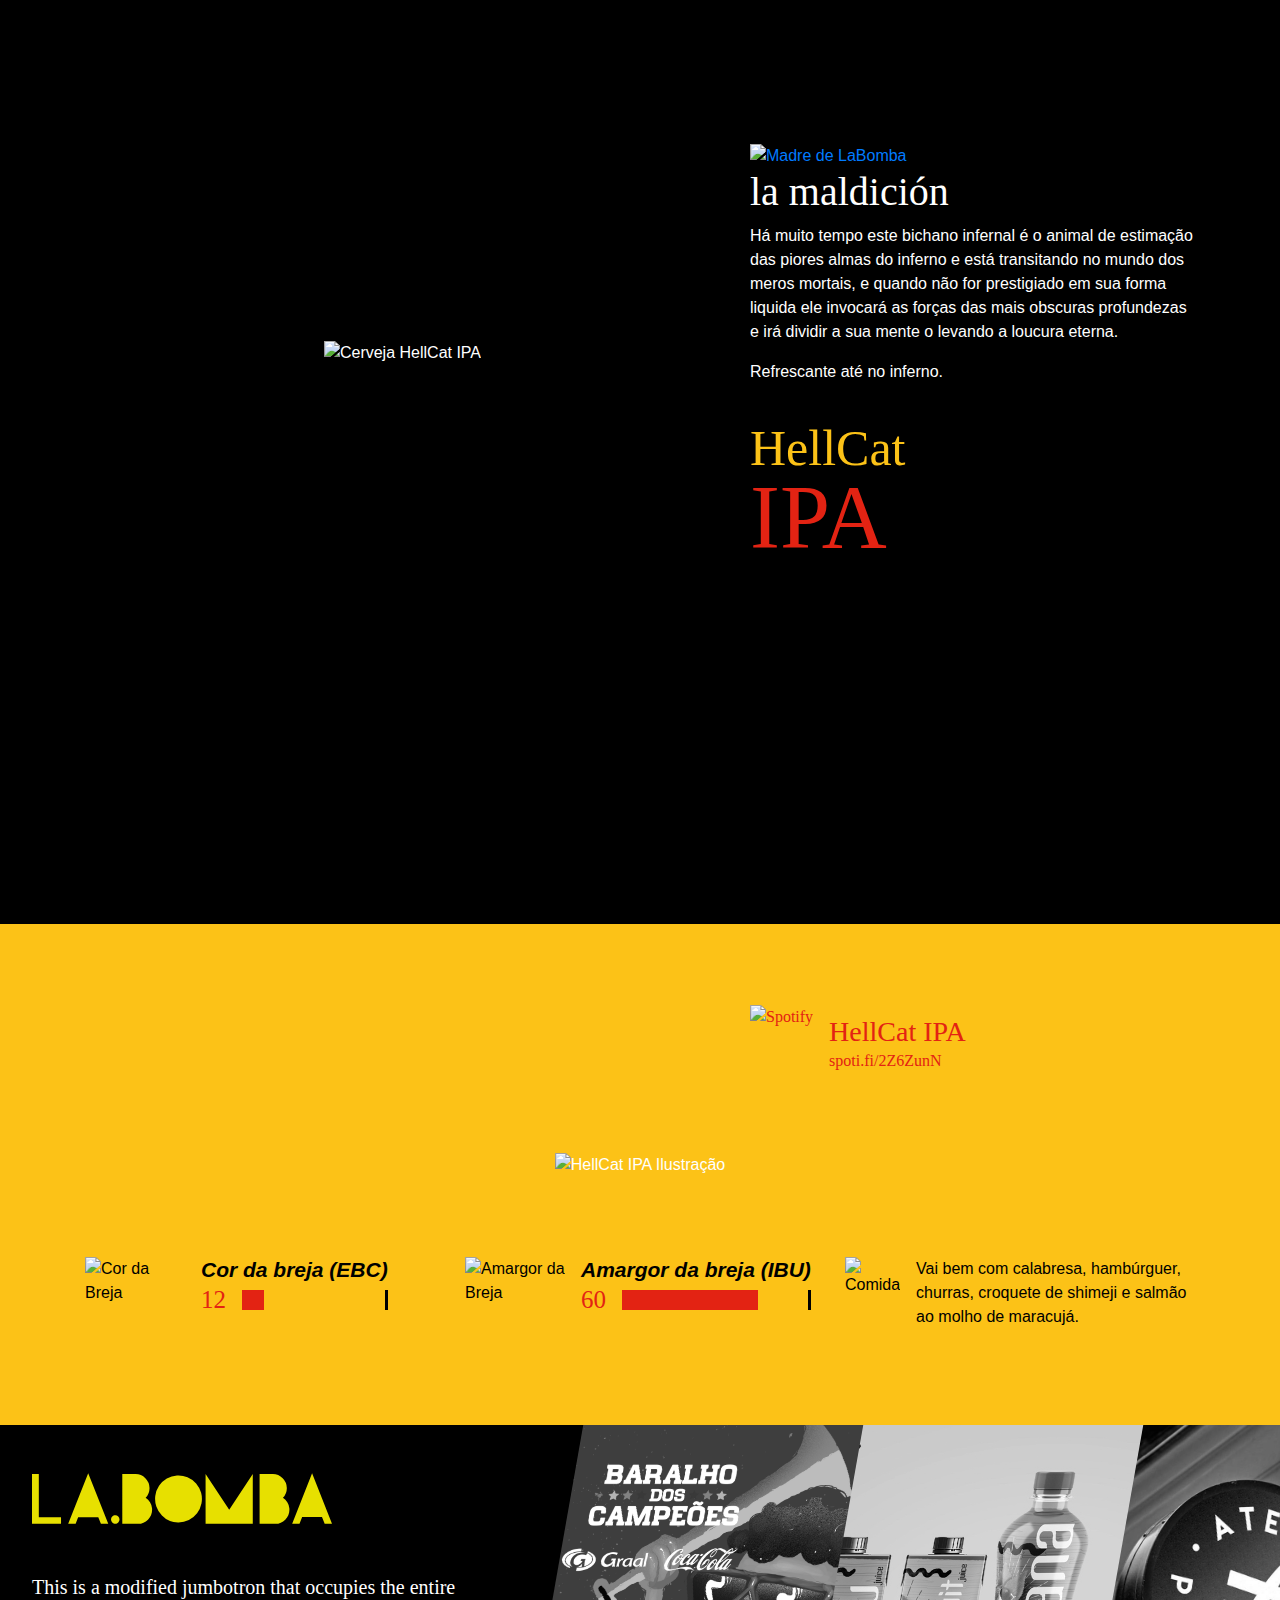
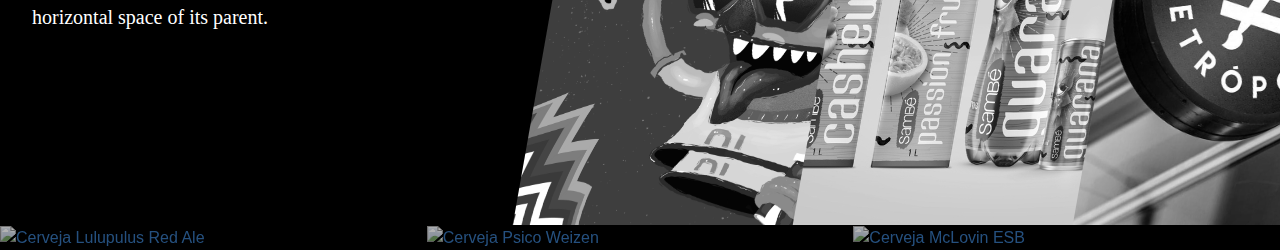
==== cervejas/hellcat.html @ f40a6b36 "Version 0.2.6" ====
<!DOCTYPE html>
<html lang="pt-br">
  <head>
    <meta charset="UTF-8" />
    <meta name="viewport" content="width=device-width, initial-scale=1.0" />
    <meta http-equiv="X-UA-Compatible" content="ie=edge" />

    <!-- Favicon -->
    <link
      rel="apple-touch-icon"
      sizes="180x180"
      href="../assets/fav/apple-touch-icon.png"
    />
    <link
      rel="icon"
      type="image/png"
      sizes="32x32"
      href="../assets/fav/favicon-32x32.png"
    />
    <link
      rel="icon"
      type="image/png"
      sizes="16x16"
      href="../assets/fav/favicon-16x16.png"
    />
    <link rel="manifest" href="../assets/fav/site.webmanifest" />
    <link
      rel="mask-icon"
      href="../assets/fav/safari-pinned-tab.svg"
      color="#5bbad5"
    />
    <meta name="theme-color" content="#000" />

    <!-- SEO Tags -->
    <meta
      name="description"
      content="Ação de Branding realizada pelo Estúdio LaBomba de Design especializados em Branding, Ilustração e Desenvolvimento de Embalagens."
    />
    <meta
      name="keywords"
      content="Cerveja, La Maldicion, Madre, La Bomba, Breja, Estúdio LaBomba"
    />

    <title>HellCat IPA - La Maldición</title>

    <!-- Styles -->
    <link rel="stylesheet" href="../assets/css/maldicion.min.css" />
  </head>
  <body>
    <!-- Introdução -->
    <main class="page-cerveja">
      <div class="container">
        <div class="row align-items-center">
          <div class="col-12 col-md-7 text-center">
            <img
              src="../assets/img/cervejas/hellcat-ipa-la-maldicion.png"
              alt="Cerveja HellCat IPA"
              height="1000"
            />
          </div>
          <div class="col-md-5 col-12" id="hellcat">
            <a href="/" class="madre madre-hellcat">
              <img
                src="../assets/img/madre_de_labomba.svg"
                alt="Madre de LaBomba"
                class="img-fluid "
                width="220"
              />
            </a>
            <h1>la maldición</h1>
            <p>
              Há muito tempo este bichano infernal é o animal de estimação das
              piores almas do inferno e está transitando no mundo dos meros
              mortais, e quando não for prestigiado em sua forma liquida ele
              invocará as forças das mais obscuras profundezas e irá dividir a
              sua mente o levando a loucura eterna.
            </p>
            <p>Refrescante até no inferno.</p>
            <h2>
              <span>HellCat</span><br />
              IPA
            </h2>
          </div>
        </div>
      </div>
    </main>

    <!-- Informações e Ilustração da Cerveja HellCat IPA -->
    <section class="apresentacao">
      <div class="apresentacao-hellcat">
        <div id="infos">
          <div class="container">
            <div class="row">
              <div class="col-md-5 col-12 offset-md-7">
                <!-- Playlist Spotify -->
                <div class="spotify">
                  <a href="http://spoti.fi/2Z6ZunN" target="blank">
                    <img
                      src="../assets/img/cervejas/details/spotify.svg"
                      alt="Spotify"
                      class="img-fluid"
                      width="80"
                    />
                  </a>
                  <div class="info text-left">
                    <h3>HellCat IPA</h3>
                    <a href="http://spoti.fi/2Z6ZunN" target="blank"
                      >spoti.fi/2Z6ZunN</a
                    >
                  </div>
                </div>
              </div>
            </div>
            <div class="row" id="informacoes">
              <div class="col-12 text-center">
                <img
                  src="../assets/img/cervejas/hellcat-ipa-ilustracao.png"
                  alt="HellCat IPA Ilustração"
                  class="img-fluid"
                  width="900"
                />
              </div>
            </div>
            <div class="row">
              <div class="col-md-4 cerveja-detail">
                <div class="icon">
                  <img
                    src="../assets/img/cervejas/details/eye.svg"
                    alt="Cor da Breja"
                    height="70"
                  />
                </div>
                <div class="infos">
                  <h3>Cor da breja (EBC)</h3>
                  <div class="graphic">
                    <span>12</span>
                    <div class="bar-12"></div>
                  </div>
                </div>
              </div>
              <div class="col-md-4 cerveja-detail">
                <div class="icon">
                  <img
                    src="../assets/img/cervejas/details/cevada.svg"
                    alt="Amargor da Breja"
                    height="70"
                  />
                </div>
                <div class="infos">
                  <h3>Amargor da breja (IBU)</h3>
                  <div class="graphic">
                    <span>60</span>
                    <div class="bar-60"></div>
                  </div>
                </div>
              </div>
              <div class="col-md-4 cerveja-detail">
                <div class="icon">
                  <img
                    src="../assets/img/cervejas/details/food.svg"
                    alt="Comida"
                    height="70"
                  />
                </div>
                <div class="infos">
                  <p>
                    Vai bem com calabresa, hambúrguer, churras, croquete de
                    shimeji e salmão ao molho de maracujá.
                  </p>
                </div>
              </div>
            </div>
          </div>
        </div>
      </div>
    </section>

    <!-- Estúdio LaBomba -->
    <section id="labomba">
      <div class="jumbotron jumbotron-fluid">
        <div class="container-fluid">
          <div class="row">
            <div class="col-5" id="infos">
              <img
                src="../assets/img/labomba.svg"
                alt="Estúdio LaBomba"
                class="img-fluid mb-5"
                width="300px"
                id="logo"
              />
              <p class="lead">
                This is a modified jumbotron that occupies the entire horizontal
                space of its parent.
              </p>
            </div>
            <div class="col-7">
              <div class="cases">
                <div class="case">
                  <a
                    href="https://www.estudiolabomba.com/cases/coca"
                    target="blank"
                    alt="Coca Cola e Graal - Baralho dos Campeões - Estúdio LaBomba"
                  >
                    <img
                      src="../assets/img/case/coca.jpg"
                      alt="Coca Cola e Graal - Baralho dos Campeões - Estúdio LaBomba"
                    />
                  </a>
                </div>
                <div class="case">
                  <a
                    href="https://www.estudiolabomba.com/cases/sambe"
                    target="blank"
                    alt="Sambé - Estúdio LaBomba"
                  >
                    <img
                      src="../assets/img/case/sambe.jpg"
                      alt="Sambé - Estúdio LaBomba"
                    />
                  </a>
                </div>
                <div class="case">
                  <a
                    href="https://www.estudiolabomba.com/cases/atelie"
                    target="blank"
                    alt="Ateliê Petrópolis - Estúdio LaBomba"
                  >
                    <img
                      src="../assets/img/case/atelie.jpg"
                      alt="Ateliê Petrópolis - Estúdio LaBomba"
                    />
                  </a>
                </div>
              </div>
            </div>
          </div>
        </div>
      </div>
    </section>

    <!-- Rodapé -->
    <footer class="next">
      <div class="container-fluid">
        <div class="row">
          <div class="col">
            <a href="lulupulus">
              <img
                src="../assets/img/cervejas/next/lulupulus.jpg"
                alt="Cerveja Lulupulus Red Ale"
                class="img-fluid"
              />
            </a>
          </div>
          <div class="col">
            <a href="psico">
              <img
                src="../assets/img/cervejas/next/psico.jpg"
                alt="Cerveja Psico Weizen"
                class="img-fluid"
              />
            </a>
          </div>
          <div class="col">
            <a href="mclovin">
              <img
                src="../assets/img/cervejas/next/mclovin.jpg"
                alt="Cerveja McLovin ESB"
                class="img-fluid"
              />
            </a>
          </div>
        </div>
      </div>
    </footer>

    <!-- Scripts -->
    <script src="./assets/js/jquery.min.js"></script>
    <script src="./assets/js/bootstrap.min.js"></script>
  </body>
</html>
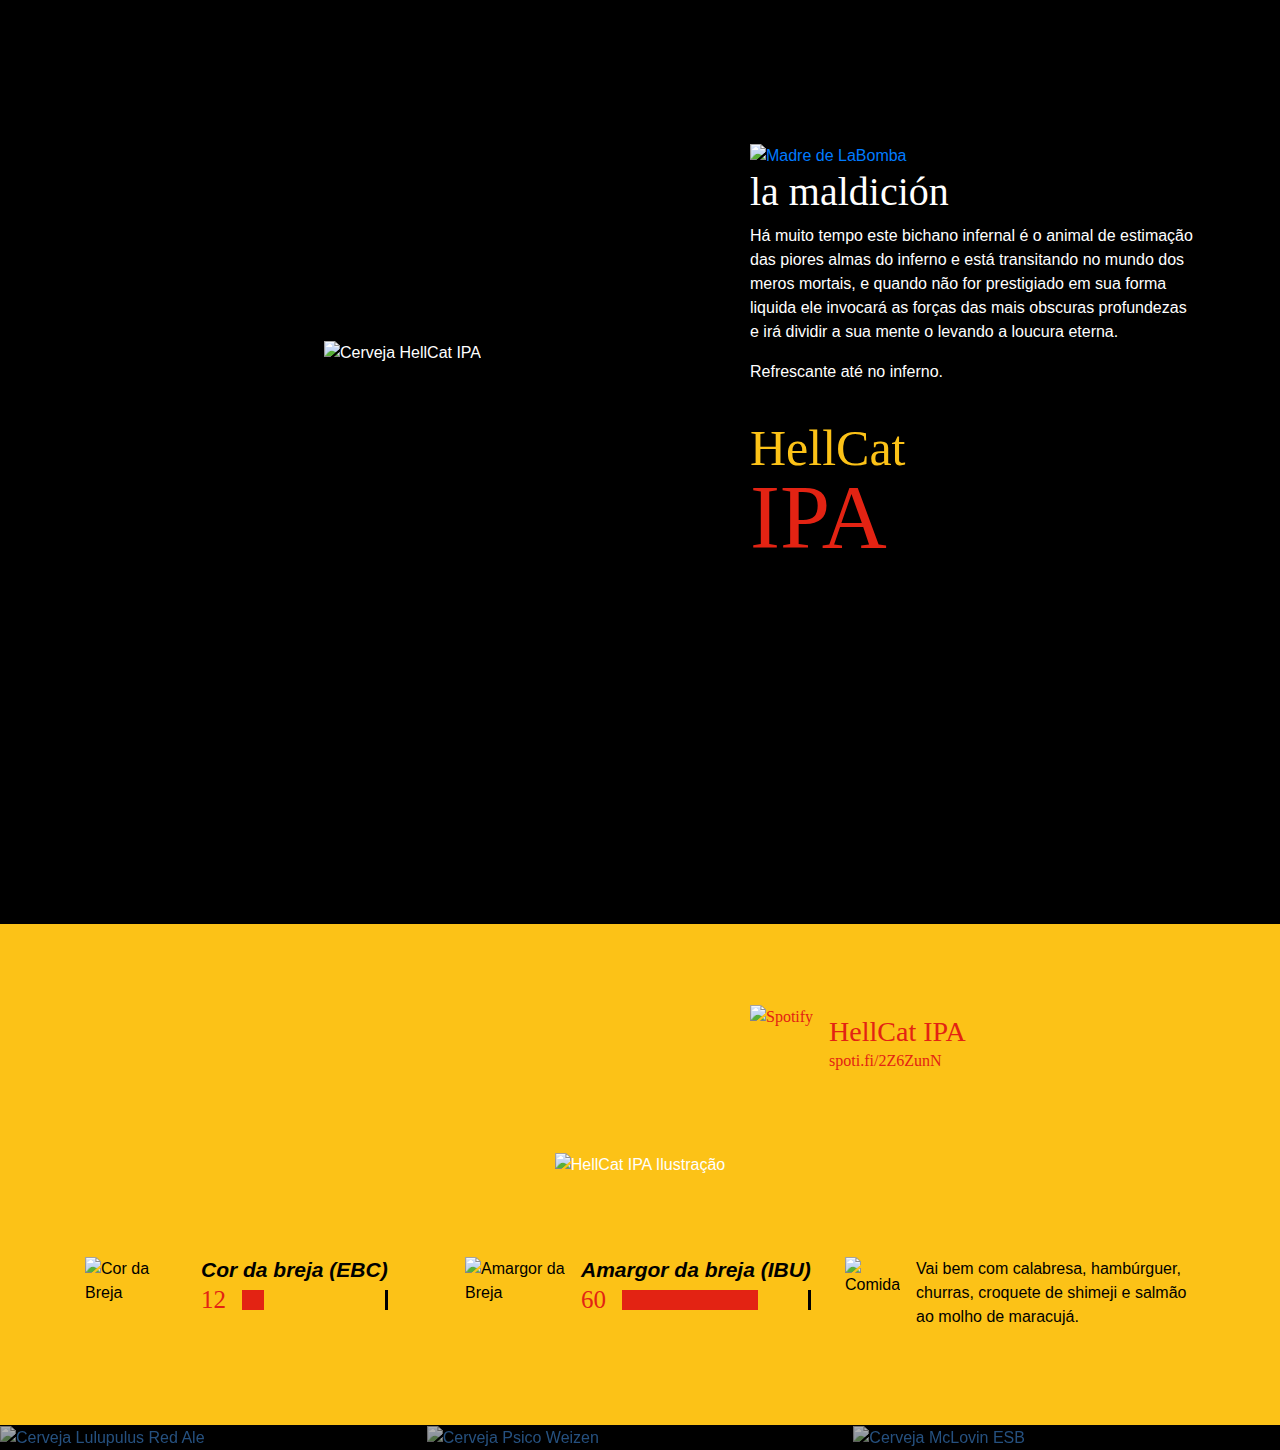
==== commit 3111c30a: "Verison 0.2.8" ====
--- a/cervejas/hellcat.html
+++ b/cervejas/hellcat.html
@@ -175,69 +175,6 @@
       </div>
     </section>
 
-    <!-- Estúdio LaBomba -->
-    <section id="labomba">
-      <div class="jumbotron jumbotron-fluid">
-        <div class="container-fluid">
-          <div class="row">
-            <div class="col-5" id="infos">
-              <img
-                src="../assets/img/labomba.svg"
-                alt="Estúdio LaBomba"
-                class="img-fluid mb-5"
-                width="300px"
-                id="logo"
-              />
-              <p class="lead">
-                This is a modified jumbotron that occupies the entire horizontal
-                space of its parent.
-              </p>
-            </div>
-            <div class="col-7">
-              <div class="cases">
-                <div class="case">
-                  <a
-                    href="https://www.estudiolabomba.com/cases/coca"
-                    target="blank"
-                    alt="Coca Cola e Graal - Baralho dos Campeões - Estúdio LaBomba"
-                  >
-                    <img
-                      src="../assets/img/case/coca.jpg"
-                      alt="Coca Cola e Graal - Baralho dos Campeões - Estúdio LaBomba"
-                    />
-                  </a>
-                </div>
-                <div class="case">
-                  <a
-                    href="https://www.estudiolabomba.com/cases/sambe"
-                    target="blank"
-                    alt="Sambé - Estúdio LaBomba"
-                  >
-                    <img
-                      src="../assets/img/case/sambe.jpg"
-                      alt="Sambé - Estúdio LaBomba"
-                    />
-                  </a>
-                </div>
-                <div class="case">
-                  <a
-                    href="https://www.estudiolabomba.com/cases/atelie"
-                    target="blank"
-                    alt="Ateliê Petrópolis - Estúdio LaBomba"
-                  >
-                    <img
-                      src="../assets/img/case/atelie.jpg"
-                      alt="Ateliê Petrópolis - Estúdio LaBomba"
-                    />
-                  </a>
-                </div>
-              </div>
-            </div>
-          </div>
-        </div>
-      </div>
-    </section>
-
     <!-- Rodapé -->
     <footer class="next">
       <div class="container-fluid">
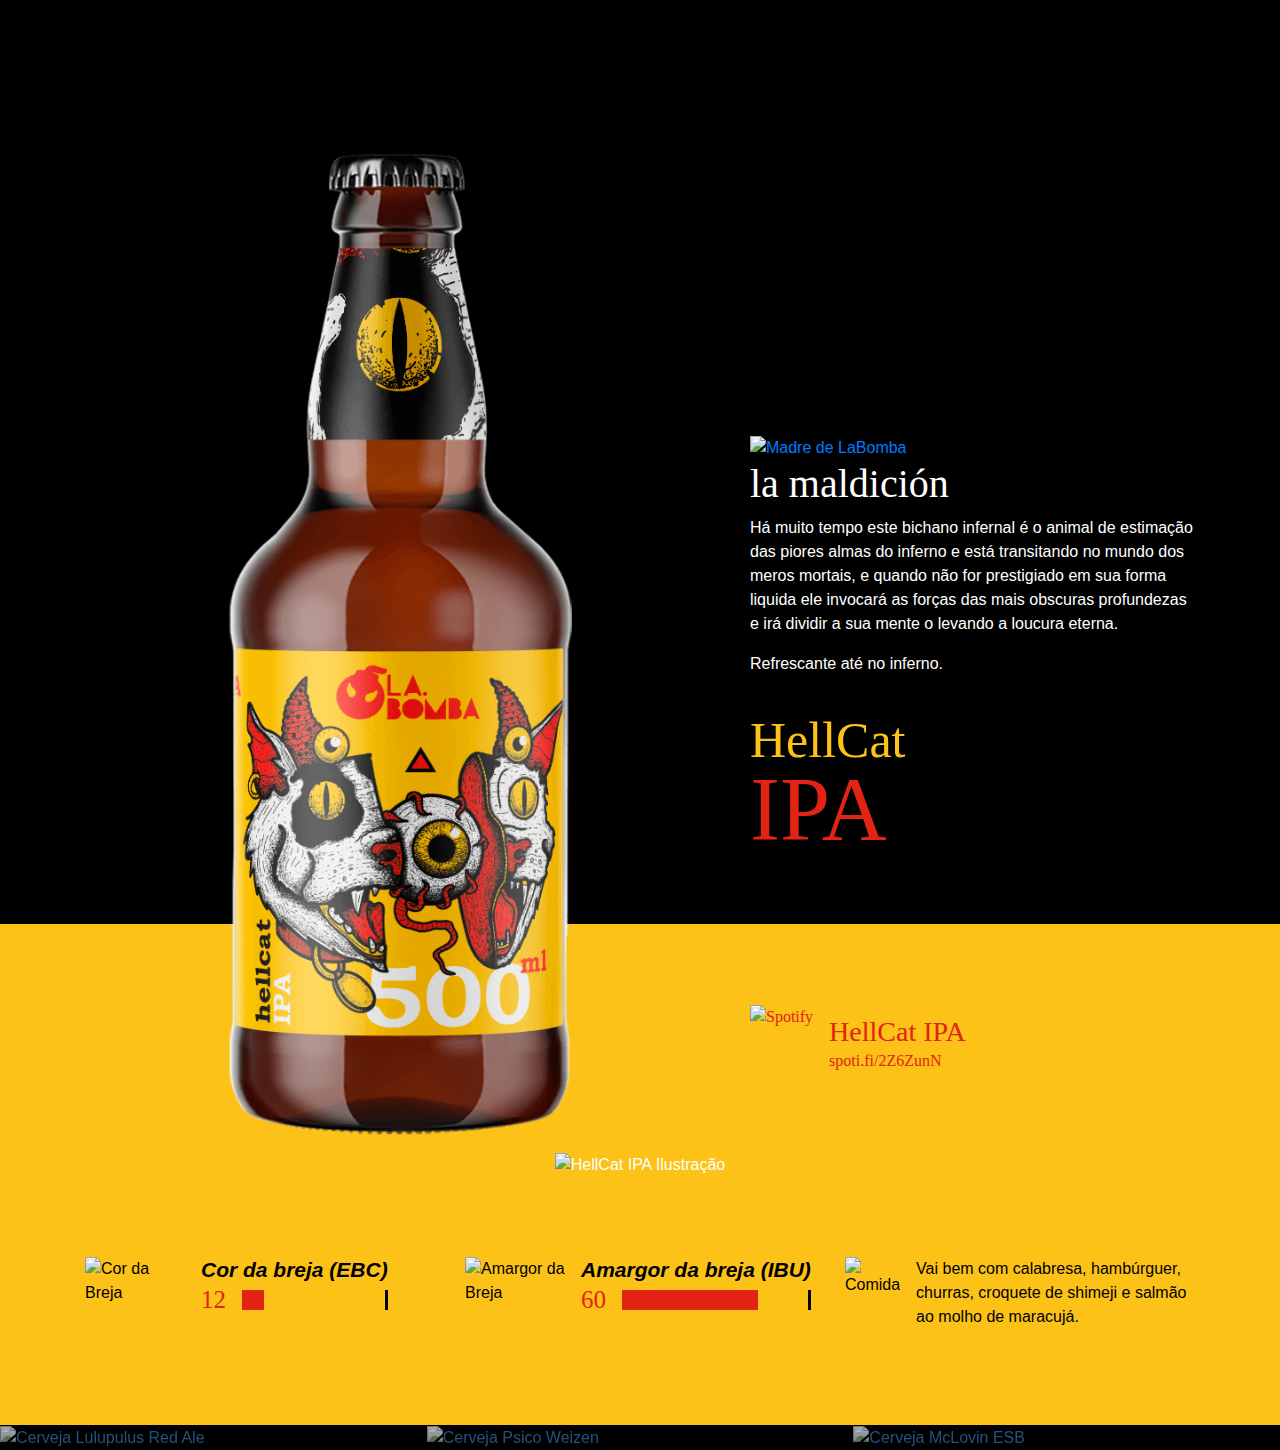
==== commit 5039ae95: "Version 0.3" ====
--- a/cervejas/hellcat.html
+++ b/cervejas/hellcat.html
@@ -53,7 +53,7 @@
         <div class="row align-items-center">
           <div class="col-12 col-md-7 text-center">
             <img
-              src="../assets/img/cervejas/hellcat-ipa-la-maldicion.png"
+              src="../assets/img/cervejas/hellcat-ipa-big.png"
               alt="Cerveja HellCat IPA"
               height="1000"
             />
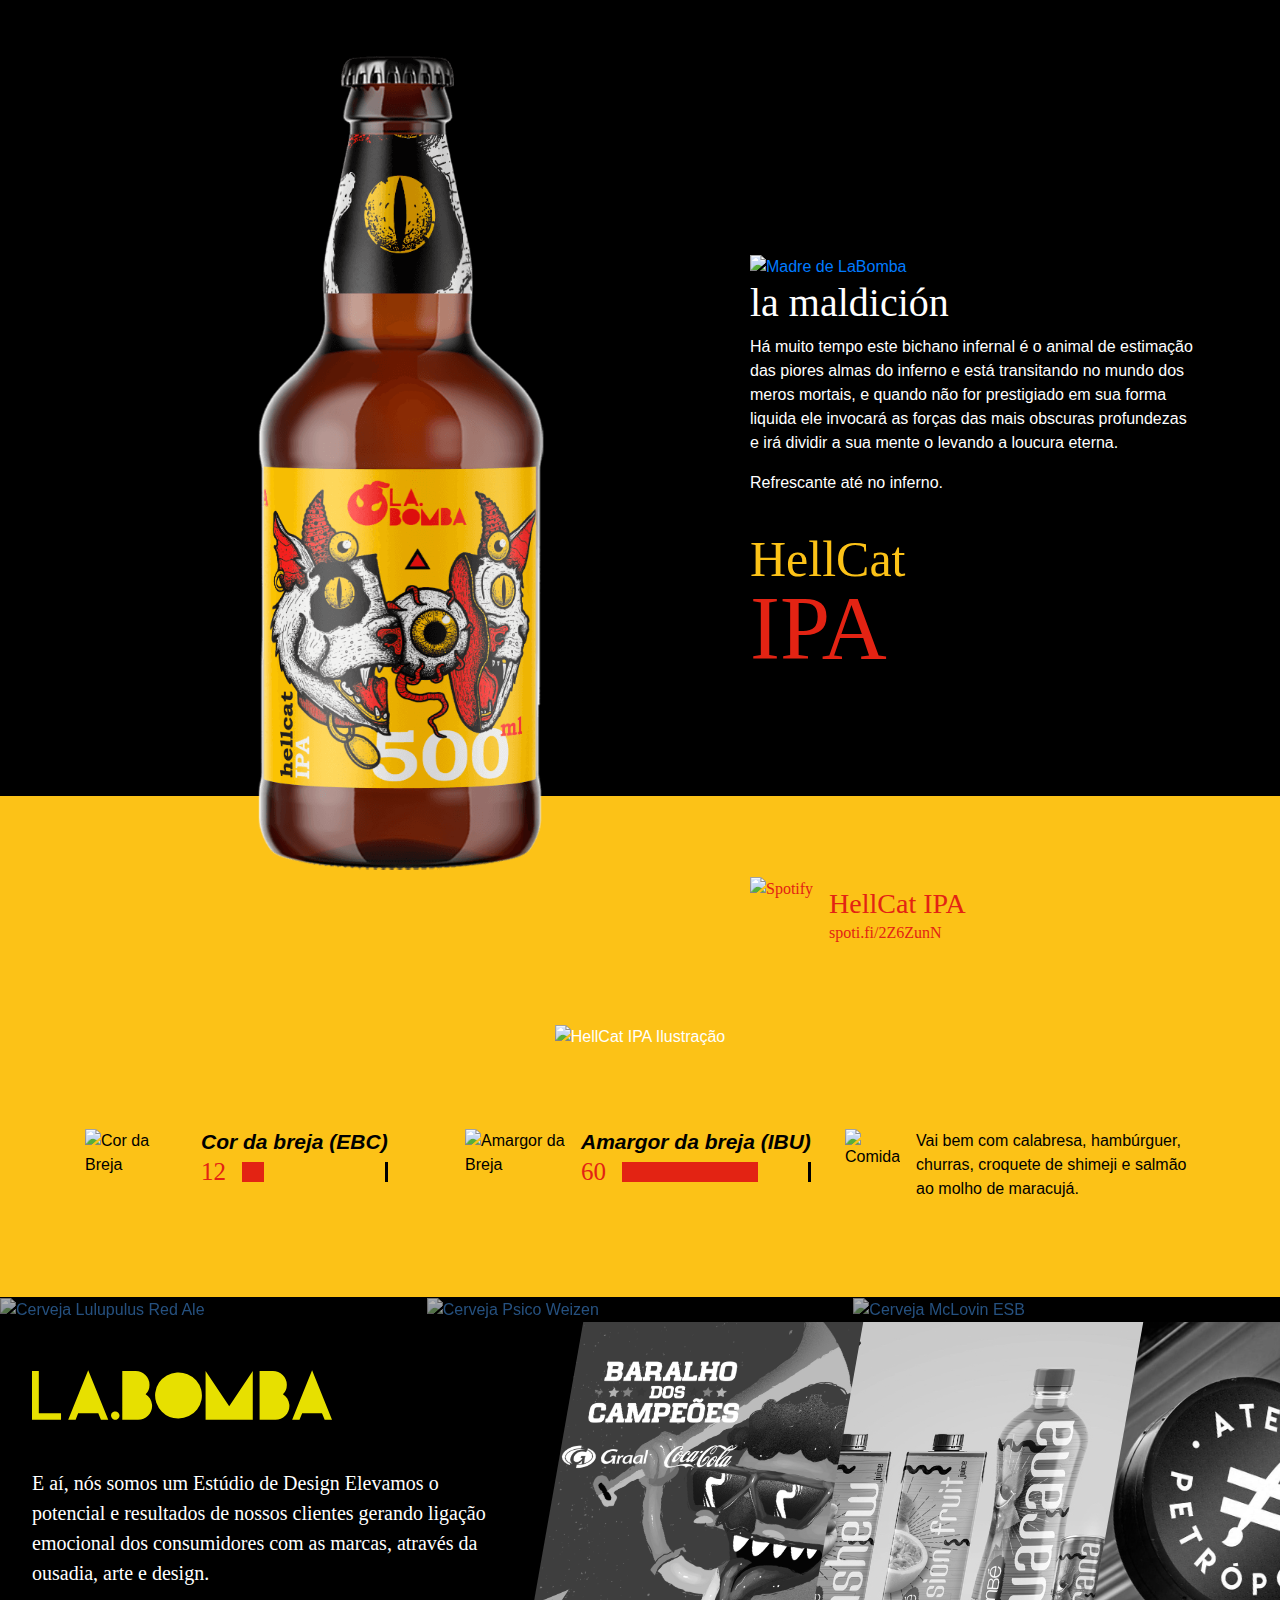
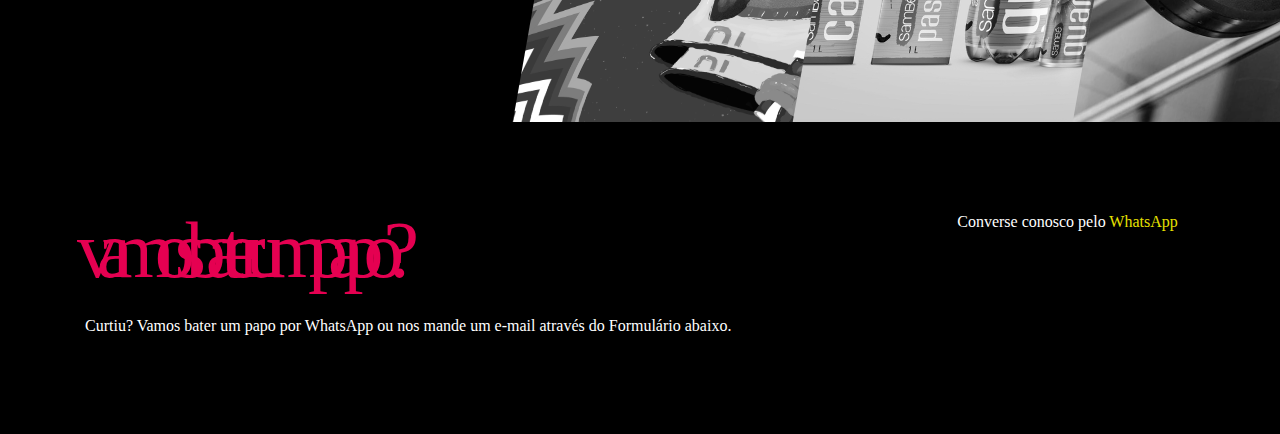
==== commit 57f7f692: "Version 0.3.2" ====
--- a/cervejas/hellcat.html
+++ b/cervejas/hellcat.html
@@ -45,6 +45,9 @@
 
     <!-- Styles -->
     <link rel="stylesheet" href="../assets/css/maldicion.min.css" />
+
+    <!-- Fontawesome -->
+    <script src="https://kit.fontawesome.com/7ca1ebb48c.js"></script>
   </head>
   <body>
     <!-- Introdução -->
@@ -55,7 +58,7 @@
             <img
               src="../assets/img/cervejas/hellcat-ipa-big.png"
               alt="Cerveja HellCat IPA"
-              height="1000"
+              height="830"
             />
           </div>
           <div class="col-md-5 col-12" id="hellcat">
@@ -210,6 +213,103 @@
       </div>
     </footer>
 
+    <!-- Estúdio LaBomba -->
+    <section id="labomba">
+      <div class="jumbotron jumbotron-fluid">
+        <div class="container-fluid">
+          <div class="row">
+            <div class="col-md-5 col-12" id="infos">
+              <img
+                src="../assets/img/labomba.svg"
+                alt="Estúdio LaBomba"
+                class="img-fluid mb-5"
+                width="300px"
+                id="logo"
+              />
+              <p class="lead">
+                E aí, nós somos um Estúdio de Design Elevamos o potencial e
+                resultados de nossos clientes gerando ligação emocional dos
+                consumidores com as marcas, através da ousadia, arte e design.
+              </p>
+            </div>
+            <div class="col-md-7 col-12">
+              <div class="cases">
+                <div class="case">
+                  <a
+                    href="https://www.estudiolabomba.com/cases/coca"
+                    target="blank"
+                    alt="Coca Cola e Graal - Baralho dos Campeões - Estúdio LaBomba"
+                  >
+                    <img
+                      src="../assets/img/case/coca.jpg"
+                      alt="Coca Cola e Graal - Baralho dos Campeões - Estúdio LaBomba"
+                    />
+                  </a>
+                </div>
+                <div class="case">
+                  <a
+                    href="https://www.estudiolabomba.com/cases/sambe"
+                    target="blank"
+                    alt="Sambé - Estúdio LaBomba"
+                  >
+                    <img
+                      src="../assets/img/case/sambe.jpg"
+                      alt="Sambé - Estúdio LaBomba"
+                    />
+                  </a>
+                </div>
+                <div class="case">
+                  <a
+                    href="https://www.estudiolabomba.com/cases/atelie"
+                    target="blank"
+                    alt="Ateliê Petrópolis - Estúdio LaBomba"
+                  >
+                    <img
+                      src="../assets/img/case/atelie.jpg"
+                      alt="Ateliê Petrópolis - Estúdio LaBomba"
+                    />
+                  </a>
+                </div>
+              </div>
+            </div>
+          </div>
+        </div>
+      </div>
+    </section>
+
+    <!-- Call to Action -->
+    <section id="cta">
+      <div class="container">
+        <div class="row">
+          <div class="col-md-9 col-sm-12">
+            <h2>vamos bater um papo ?</h2>
+            <p>
+              Curtiu? Vamos bater um papo por WhatsApp ou nos mande um e-mail
+              através do Formulário abaixo.
+            </p>
+          </div>
+          <div class="col-md-3 col-sm-12 text-center">
+            <a
+              href="https://briefing.estudiolabomba.com/"
+              target="blank"
+              class="link"
+            >
+              <i class="fab fa-whatsapp"></i>
+            </a>
+            <p>
+              Converse conosco pelo
+              <a
+                href="https://briefing.estudiolabomba.com/"
+                target="blank"
+                class="link"
+                >WhatsApp</a
+              >
+            </p>
+          </div>
+        </div>
+      </div>
+    </section>
+
     <!-- Scripts -->
     <script src="./assets/js/jquery.min.js"></script>
     <script src="./assets/js/bootstrap.min.js"></script>
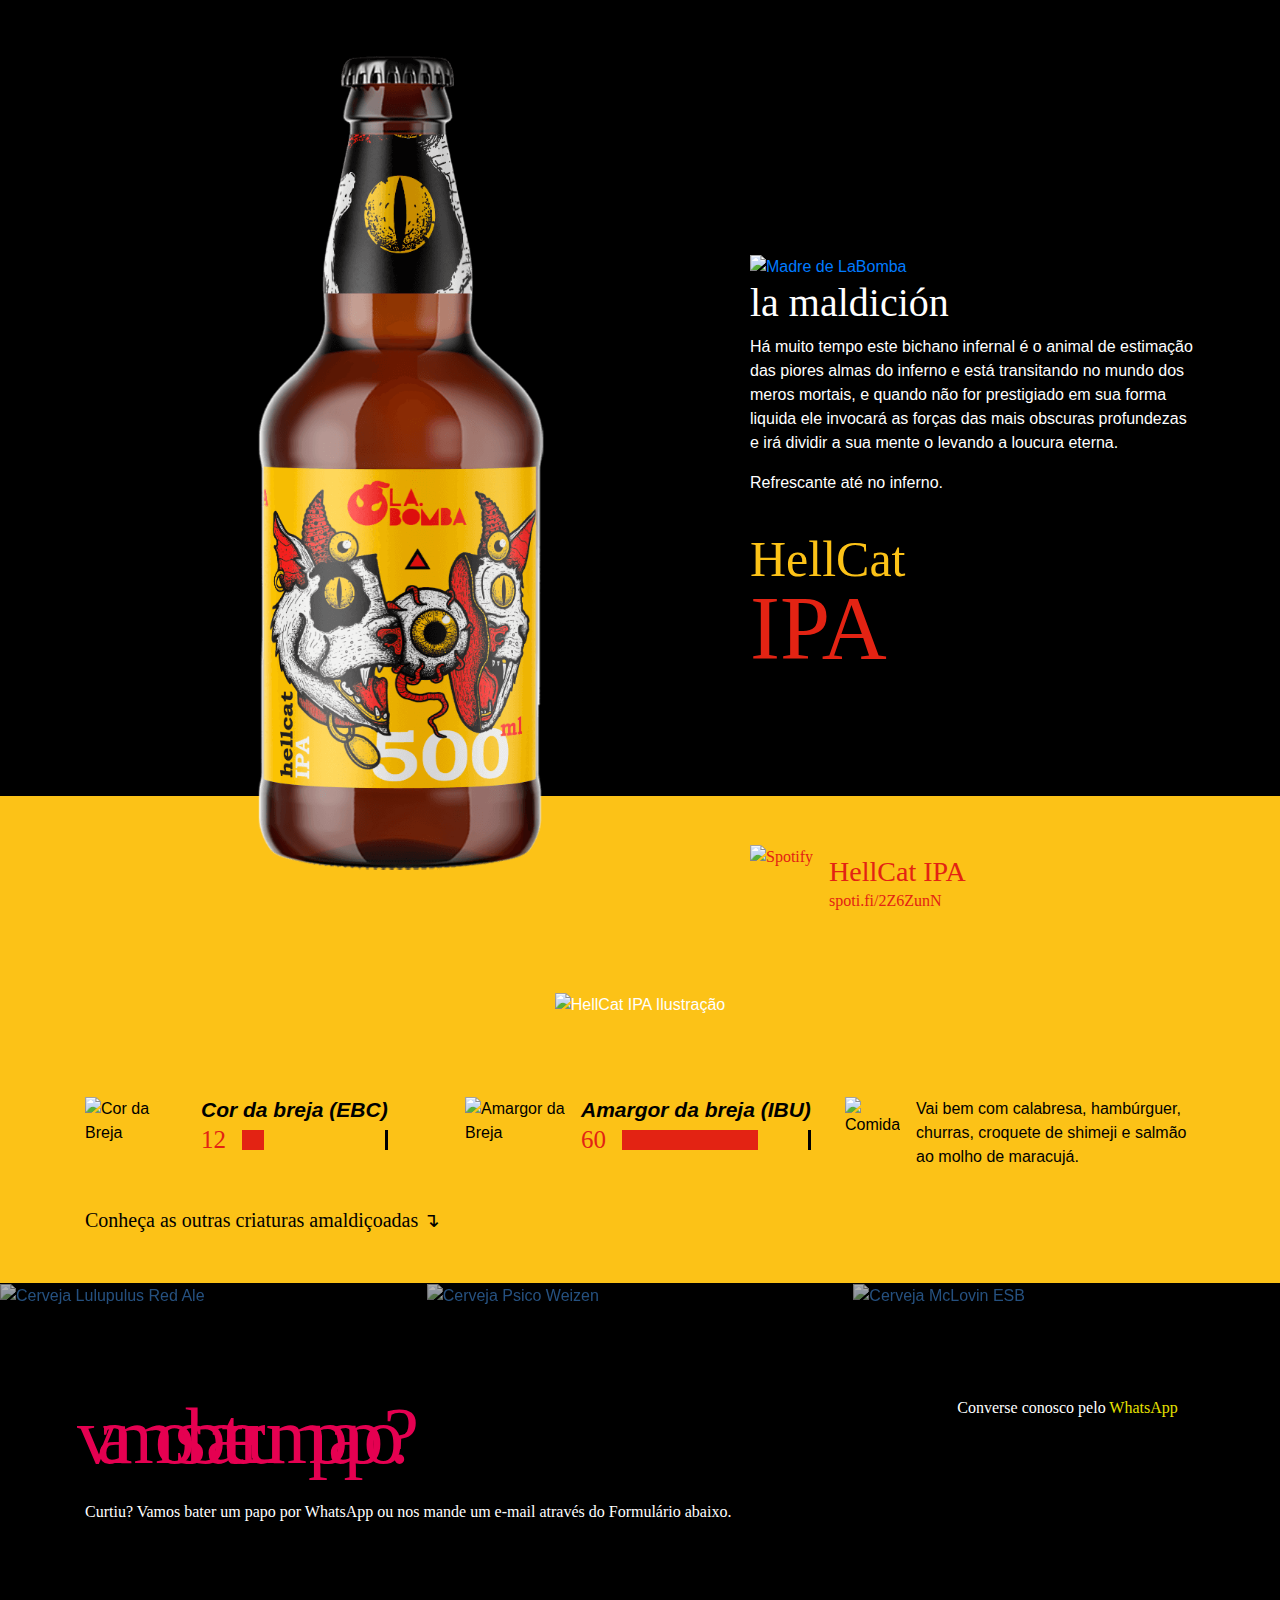
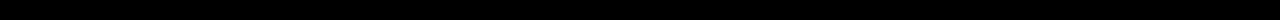
==== commit 90594060: "Version 0.3.4" ====
--- a/cervejas/hellcat.html
+++ b/cervejas/hellcat.html
@@ -172,6 +172,11 @@
                   </p>
                 </div>
               </div>
+              <div class="col-12 cerveja-detail">
+                <p class="lead">
+                  Conheça as outras criaturas amaldiçoadas &#8628;
+                </p>
+              </div>
             </div>
           </div>
         </div>
@@ -212,70 +217,6 @@
         </div>
       </div>
     </footer>
-
-    <!-- Estúdio LaBomba -->
-    <section id="labomba">
-      <div class="jumbotron jumbotron-fluid">
-        <div class="container-fluid">
-          <div class="row">
-            <div class="col-md-5 col-12" id="infos">
-              <img
-                src="../assets/img/labomba.svg"
-                alt="Estúdio LaBomba"
-                class="img-fluid mb-5"
-                width="300px"
-                id="logo"
-              />
-              <p class="lead">
-                E aí, nós somos um Estúdio de Design Elevamos o potencial e
-                resultados de nossos clientes gerando ligação emocional dos
-                consumidores com as marcas, através da ousadia, arte e design.
-              </p>
-            </div>
-            <div class="col-md-7 col-12">
-              <div class="cases">
-                <div class="case">
-                  <a
-                    href="https://www.estudiolabomba.com/cases/coca"
-                    target="blank"
-                    alt="Coca Cola e Graal - Baralho dos Campeões - Estúdio LaBomba"
-                  >
-                    <img
-                      src="../assets/img/case/coca.jpg"
-                      alt="Coca Cola e Graal - Baralho dos Campeões - Estúdio LaBomba"
-                    />
-                  </a>
-                </div>
-                <div class="case">
-                  <a
-                    href="https://www.estudiolabomba.com/cases/sambe"
-                    target="blank"
-                    alt="Sambé - Estúdio LaBomba"
-                  >
-                    <img
-                      src="../assets/img/case/sambe.jpg"
-                      alt="Sambé - Estúdio LaBomba"
-                    />
-                  </a>
-                </div>
-                <div class="case">
-                  <a
-                    href="https://www.estudiolabomba.com/cases/atelie"
-                    target="blank"
-                    alt="Ateliê Petrópolis - Estúdio LaBomba"
-                  >
-                    <img
-                      src="../assets/img/case/atelie.jpg"
-                      alt="Ateliê Petrópolis - Estúdio LaBomba"
-                    />
-                  </a>
-                </div>
-              </div>
-            </div>
-          </div>
-        </div>
-      </div>
-    </section>
 
     <!-- Call to Action -->
     <section id="cta">
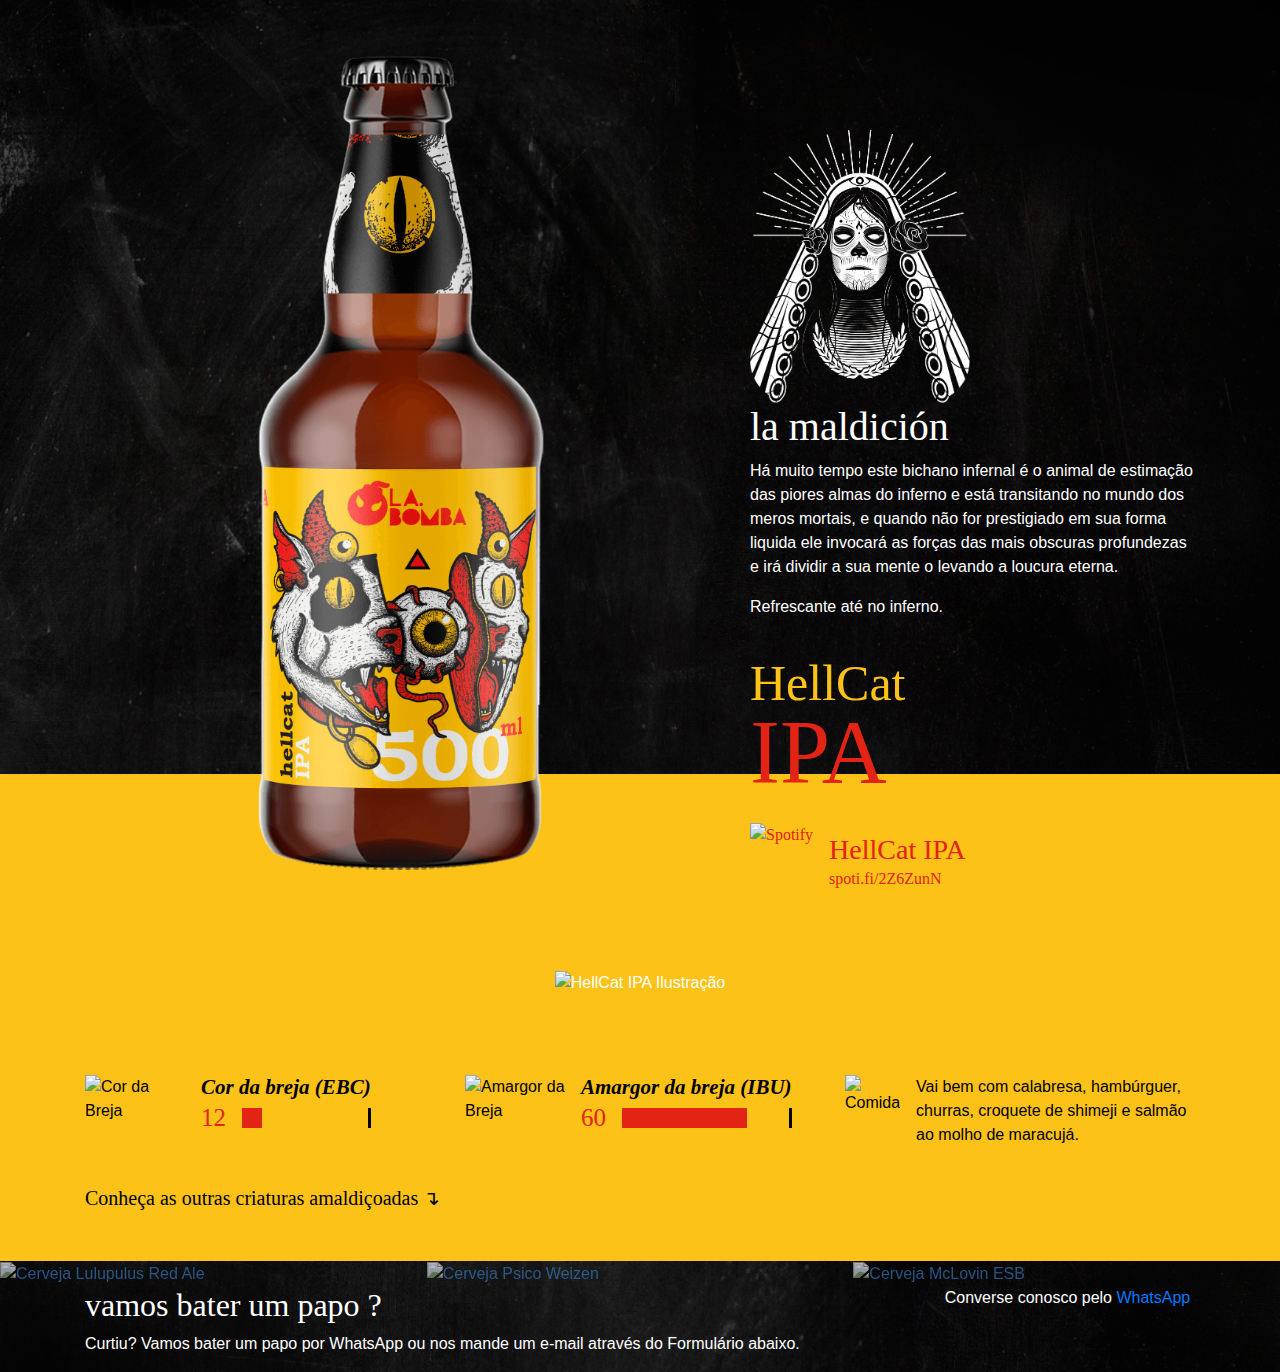
==== commit a1783cc7: "Version 0.9" ====
--- a/cervejas/hellcat.html
+++ b/cervejas/hellcat.html
@@ -64,7 +64,7 @@
           <div class="col-md-5 col-12" id="hellcat">
             <a href="/" class="madre madre-hellcat">
               <img
-                src="../assets/img/madre_de_labomba.svg"
+                src="../assets/img/madre_de_labomba.png"
                 alt="Madre de LaBomba"
                 class="img-fluid "
                 width="220"
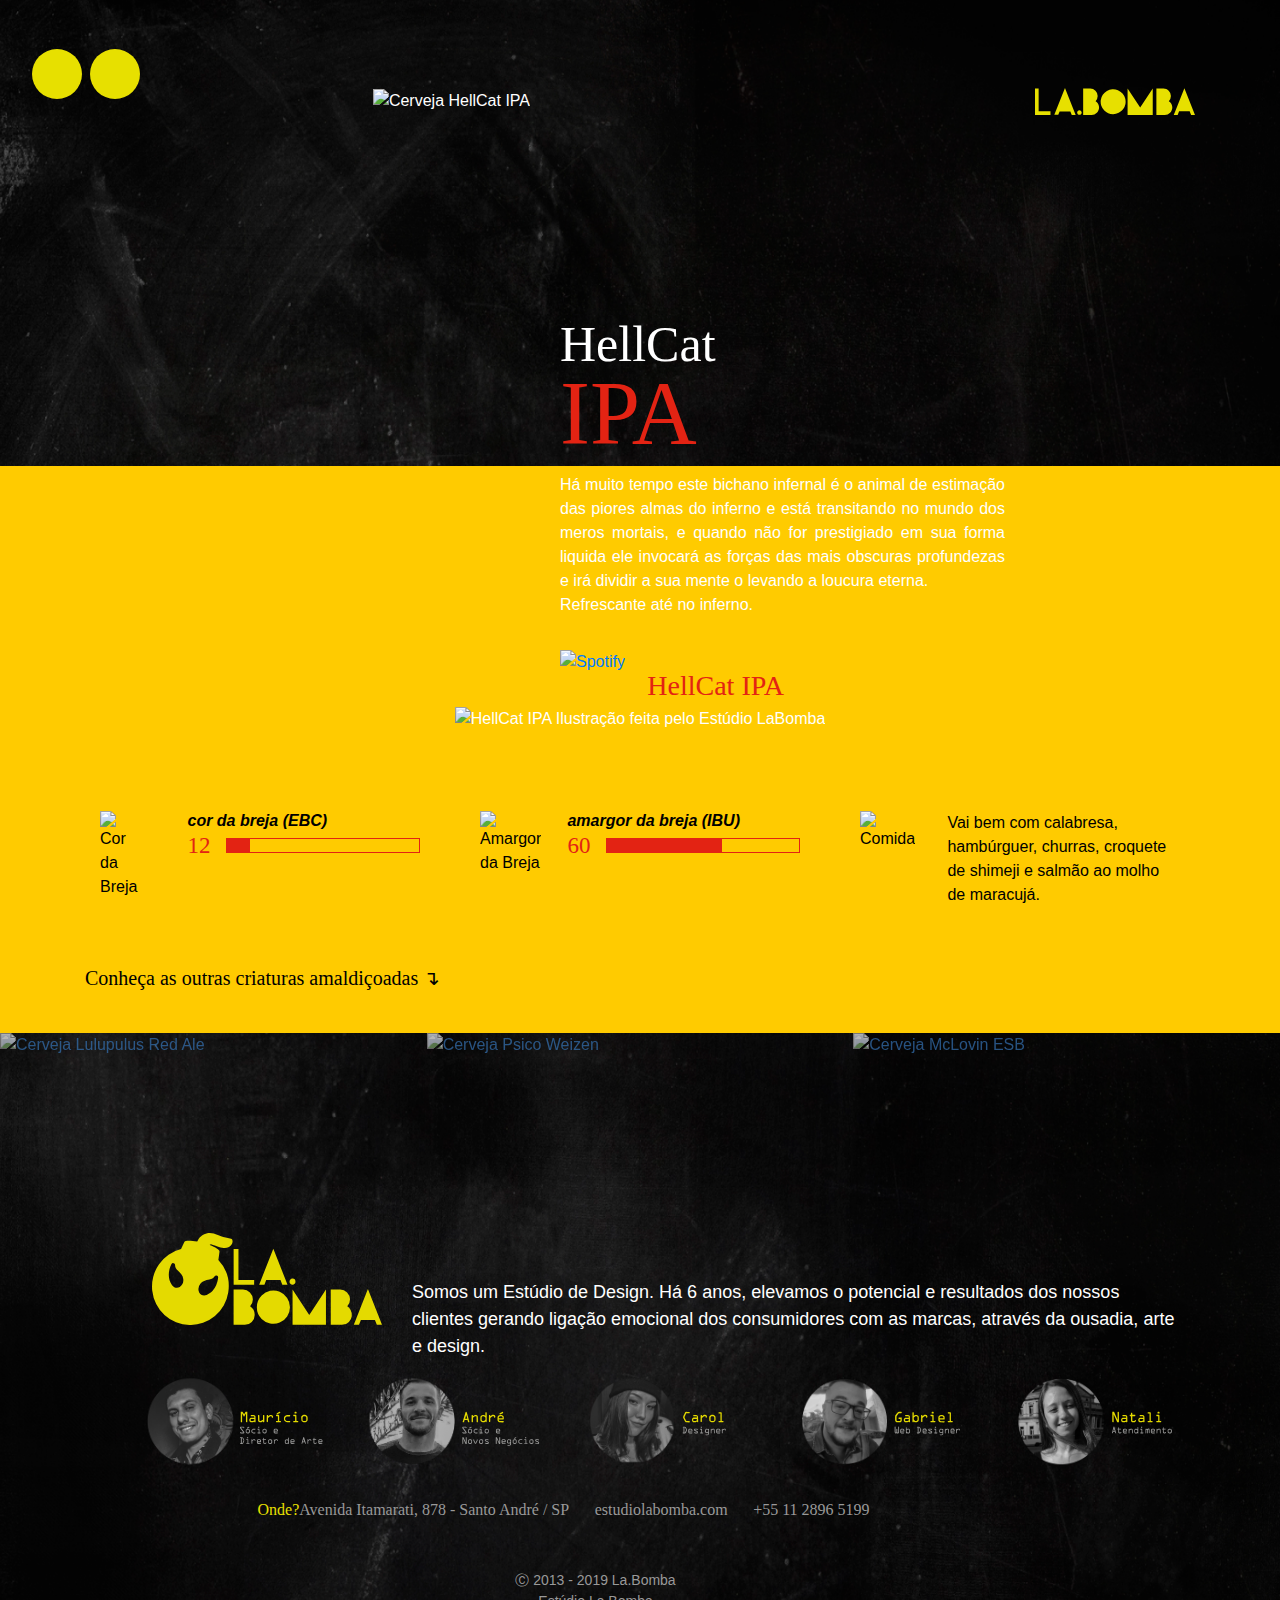
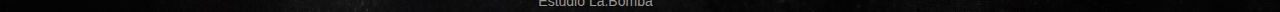
==== commit 042f9d71: "Botão Return" ====
--- a/cervejas/hellcat.html
+++ b/cervejas/hellcat.html
@@ -50,209 +50,343 @@
     <script src="https://kit.fontawesome.com/7ca1ebb48c.js"></script>
   </head>
   <body>
+    <!-- Sound -->
+    <div id="sound">
+      <audio id="music" autoplay>
+        <source src="../assets/sounds/hellcat.mp3" type="audio/mpeg" />
+      </audio>
+      <a
+        href="javascript:void(0)"
+        class="btn btn-default pause"
+        title="Play/Pause"
+        onclick="aud_play_pause()"
+      >
+        <i id="stateicon" class="fa fa-pause"></i>
+      </a>
+      <a href="/" class="prev">
+        <i id="stateicon-prev" class="fas fa-angle-left"></i>
+      </a>
+    </div>
+
     <!-- Introdução -->
     <main class="page-cerveja">
       <div class="container">
-        <div class="row align-items-center">
-          <div class="col-12 col-md-7 text-center">
+        <div class="row">
+          <!-- Estúdio LaBomba -->
+          <div class="col-12">
+            <div class="text-center d-block d-md-none">
+              <a href="https://estudiolabomba.com" target="blank">
+                <img
+                  src="../assets/img/labomba.svg"
+                  alt="Estúdio LaBomba"
+                  class="img-fluid py-5"
+                  width="200px"
+                />
+              </a>
+            </div>
+          </div>
+
+          <!-- Ceveja HellCat IPA -->
+          <div class="col-12 col-md-5 cerva">
             <img
-              src="../assets/img/cervejas/hellcat-ipa-big.png"
+              src="../assets/img/cervejas/hellcat-ipa.png"
               alt="Cerveja HellCat IPA"
-              height="830"
+              width="340"
             />
           </div>
-          <div class="col-md-5 col-12" id="hellcat">
-            <a href="/" class="madre madre-hellcat">
-              <img
-                src="../assets/img/madre_de_labomba.png"
-                alt="Madre de LaBomba"
-                class="img-fluid "
-                width="220"
-              />
-            </a>
-            <h1>la maldición</h1>
+
+          <!-- Introdução -->
+          <div class="col-md-5 col-12 introducao" id="hellcat">
+            <h2>
+              <span>HellCat</span><br />
+              IPA
+            </h2>
             <p>
               Há muito tempo este bichano infernal é o animal de estimação das
               piores almas do inferno e está transitando no mundo dos meros
               mortais, e quando não for prestigiado em sua forma liquida ele
               invocará as forças das mais obscuras profundezas e irá dividir a
               sua mente o levando a loucura eterna.
+              <br />
+              Refrescante até no inferno.
             </p>
-            <p>Refrescante até no inferno.</p>
-            <h2>
-              <span>HellCat</span><br />
-              IPA
-            </h2>
+
+            <!-- Playlist Spotify -->
+            <div class="spotify">
+              <a href="http://spoti.fi/2Z6ZunN" target="blank">
+                <img
+                  src="../assets/img/cervejas/details/spotify.svg"
+                  alt="Spotify"
+                  class="img-fluid"
+                  width="80"
+                />
+              </a>
+              <a href="http://spoti.fi/2Z6ZunN" target="blank">
+                <div class="text-left" id="hellcat">
+                  <h3>HellCat IPA</h3>
+                </div>
+              </a>
+            </div>
+          </div>
+
+          <div class="col-md-2">
+            <div class="text-right d-none d-md-block">
+              <a href="https://estudiolabomba.com" target="blank">
+                <img
+                  src="../assets/img/labomba.svg"
+                  alt="Estúdio LaBomba"
+                  class="img-fluid"
+                  width="200px"
+                />
+              </a>
+            </div>
+            <img
+              src="../assets/img/cervejas/details/arca_red.svg"
+              alt="HellCat IPA"
+              height="500"
+              class="arca"
+            />
           </div>
         </div>
       </div>
     </main>
 
     <!-- Informações e Ilustração da Cerveja HellCat IPA -->
-    <section class="apresentacao">
-      <div class="apresentacao-hellcat">
-        <div id="infos">
-          <div class="container">
-            <div class="row">
-              <div class="col-md-5 col-12 offset-md-7">
-                <!-- Playlist Spotify -->
-                <div class="spotify">
-                  <a href="http://spoti.fi/2Z6ZunN" target="blank">
-                    <img
-                      src="../assets/img/cervejas/details/spotify.svg"
-                      alt="Spotify"
-                      class="img-fluid"
-                      width="80"
-                    />
-                  </a>
-                  <div class="info text-left">
-                    <h3>HellCat IPA</h3>
-                    <a href="http://spoti.fi/2Z6ZunN" target="blank"
-                      >spoti.fi/2Z6ZunN</a
-                    >
+    <div class="divider divider-hellcat">
+      <section class="apresentacao">
+        <!-- Ilustração -->
+        <div class="ilustracao">
+          <img
+            src="../assets/img/cervejas/hellcat-ipa-ilustracao.png"
+            alt="HellCat IPA Ilustração feita pelo Estúdio LaBomba"
+            class="img-fluid"
+          />
+        </div>
+
+        <!-- Descrição da cerveja, como a sua cor, amargor e qual comida combina -->
+        <div class="container">
+          <div class="row cerveja-detail-hellcat">
+            <!-- Cor da Breja (EBC) -->
+            <div class="col-md-4 col-12 cerveja-detail">
+              <div class="col-3">
+                <img
+                  src="../assets/img/cervejas/details/eye.svg"
+                  alt="Cor da Breja"
+                  height="58"
+                />
+              </div>
+              <div class="col-9">
+                <h3>cor da breja (EBC)</h3>
+                <div class="graphic">
+                  <span>12</span>
+                  <div class="bar ">
+                    <div class="size size-12"></div>
                   </div>
                 </div>
               </div>
             </div>
-            <div class="row" id="informacoes">
-              <div class="col-12 text-center">
-                <img
-                  src="../assets/img/cervejas/hellcat-ipa-ilustracao.png"
-                  alt="HellCat IPA Ilustração"
-                  class="img-fluid"
-                  width="900"
-                />
-              </div>
-            </div>
-            <div class="row">
-              <div class="col-md-4 cerveja-detail">
-                <div class="icon">
-                  <img
-                    src="../assets/img/cervejas/details/eye.svg"
-                    alt="Cor da Breja"
-                    height="70"
-                  />
-                </div>
-                <div class="infos">
-                  <h3>Cor da breja (EBC)</h3>
-                  <div class="graphic">
-                    <span>12</span>
-                    <div class="bar-12"></div>
+
+            <!-- Amargor da breja (IBU) -->
+            <div class="col-md-4 col-12 cerveja-detail">
+              <div class="col-3">
+                <img
+                  src="../assets/img/cervejas/details/cevada.svg"
+                  alt="Amargor da Breja"
+                  height="58"
+                />
+              </div>
+              <div class="col-9">
+                <h3>amargor da breja (IBU)</h3>
+                <div class="graphic">
+                  <span>60</span>
+                  <div class="bar ">
+                    <div class="size size-60"></div>
                   </div>
                 </div>
               </div>
-              <div class="col-md-4 cerveja-detail">
-                <div class="icon">
-                  <img
-                    src="../assets/img/cervejas/details/cevada.svg"
-                    alt="Amargor da Breja"
-                    height="70"
-                  />
-                </div>
-                <div class="infos">
-                  <h3>Amargor da breja (IBU)</h3>
-                  <div class="graphic">
-                    <span>60</span>
-                    <div class="bar-60"></div>
-                  </div>
-                </div>
-              </div>
-              <div class="col-md-4 cerveja-detail">
-                <div class="icon">
-                  <img
-                    src="../assets/img/cervejas/details/food.svg"
-                    alt="Comida"
-                    height="70"
-                  />
-                </div>
-                <div class="infos">
-                  <p>
-                    Vai bem com calabresa, hambúrguer, churras, croquete de
-                    shimeji e salmão ao molho de maracujá.
-                  </p>
-                </div>
-              </div>
-              <div class="col-12 cerveja-detail">
-                <p class="lead">
-                  Conheça as outras criaturas amaldiçoadas &#8628;
+            </div>
+
+            <!-- Comidas -->
+            <div class="col-md-4 col-12 cerveja-detail">
+              <div class="col-3">
+                <img
+                  src="../assets/img/cervejas/details/food.svg"
+                  alt="Comida"
+                  height="58"
+                />
+              </div>
+              <div class="col-9">
+                <p>
+                  Vai bem com calabresa, hambúrguer, churras, croquete de
+                  shimeji e salmão ao molho de maracujá.
                 </p>
               </div>
             </div>
-          </div>
-        </div>
-      </div>
-    </section>
-
-    <!-- Rodapé -->
-    <footer class="next">
+
+            <!-- Outras Criaturas amaldiçoadas -->
+            <div class="col-12 cerveja-detail">
+              <p class="lead">
+                Conheça as outras criaturas amaldiçoadas &#8628;
+              </p>
+            </div>
+          </div>
+        </div>
+      </section>
+    </div>
+
+    <!-- Conheça as outras criaturas amaldiçoadas -->
+    <div class="next">
       <div class="container-fluid">
         <div class="row">
-          <div class="col">
+          <div class="item">
             <a href="lulupulus">
               <img
                 src="../assets/img/cervejas/next/lulupulus.jpg"
                 alt="Cerveja Lulupulus Red Ale"
-                class="img-fluid"
               />
             </a>
           </div>
-          <div class="col">
+          <div class="item">
             <a href="psico">
               <img
                 src="../assets/img/cervejas/next/psico.jpg"
                 alt="Cerveja Psico Weizen"
-                class="img-fluid"
               />
             </a>
           </div>
-          <div class="col">
+          <div class="item">
             <a href="mclovin">
               <img
                 src="../assets/img/cervejas/next/mclovin.jpg"
                 alt="Cerveja McLovin ESB"
-                class="img-fluid"
               />
             </a>
           </div>
         </div>
       </div>
+    </div>
+
+    <!-- Estúdio LaBomba -->
+    <footer>
+      <div class="interno">
+        <div class="container-fluid">
+          <div class="row">
+            <div class="col-12 text-center pt-5">
+              <div id="conversa">
+                <a href="#!" class="d-block d-md-none">
+                  <img
+                    src="../assets/img/mclovin_bater_um_papo.svg"
+                    alt="Vamos bater um papo ?"
+                    class="img-fluid"
+                    width="165"
+                  />
+                  <h2>
+                    vamos bater <br />
+                    um papo?
+                  </h2>
+                </a>
+              </div>
+            </div>
+            <div class="col-md-4 col-12 text-right d-none d-md-block" id="logo">
+              <a href="https://estudiolabomba.com" target="blank">
+                <img
+                  src="../assets/img/labomba_completa.svg"
+                  alt="Estúdio LaBomba"
+                  class="img-fluid logo"
+                  width="230"
+                />
+              </a>
+            </div>
+            <div class="col-md-8 col-12 d-none d-md-block">
+              <p>
+                Somos um Estúdio de Design. Há 6 anos, elevamos o potencial e
+                resultados dos nossos clientes gerando ligação emocional dos
+                consumidores com as marcas, através da ousadia, arte e design.
+              </p>
+            </div>
+            <div class="col-12 d-none d-md-block">
+              <img
+                src="../assets/img/equipe_labomba.svg"
+                alt="Equipe do Estúdio LaBomba"
+                class="img-fluid equipe"
+              />
+            </div>
+            <div class="col-12 text-center">
+              <ul id="infos">
+                <li>
+                  <span>Onde?</span>Avenida Itamarati, 878 - Santo André / SP
+                </li>
+                <li>
+                  <a href="https://estudiolabomba.com">estudiolabomba.com</a>
+                </li>
+                <li>+55 11 2896 5199</li>
+                <ul id="social">
+                  <li>
+                    <a
+                      href="https://www.instagram.com/estudio.labomba/"
+                      target="blank"
+                    >
+                      <i class="fab fa-instagram"></i>
+                    </a>
+                  </li>
+                  <li>
+                    <a
+                      href="https://www.behance.net/estudiolabomba"
+                      target="blank"
+                    >
+                      <i class="fab fa-behance"></i>
+                    </a>
+                  </li>
+                  <li>
+                    <a
+                      href="https://www.facebook.com/estudiolabomba"
+                      target="blank"
+                    >
+                      <i class="fab fa-facebook-f"></i>
+                    </a>
+                  </li>
+                  <li>
+                    <a
+                      href="https://www.linkedin.com/company/est%C3%BAdio-la-bomba/about/"
+                      target="blank"
+                    >
+                      <i class="fab fa-linkedin-in"></i>
+                    </a>
+                  </li>
+                  <li>
+                    <a href="https://vimeo.com/user34771087" target="blank">
+                      <i class="fab fa-vimeo-v"></i>
+                    </a>
+                  </li>
+                </ul>
+              </ul>
+            </div>
+            <div class="col-12 text-center" id="creditos">
+              &#x24B8; 2013 - 2019 La.Bomba <br />
+              <a href="https://estudiolabomba.com/">Estúdio La.Bomba</a>
+            </div>
+          </div>
+        </div>
+      </div>
     </footer>
 
-    <!-- Call to Action -->
-    <section id="cta">
-      <div class="container">
-        <div class="row">
-          <div class="col-md-9 col-sm-12">
-            <h2>vamos bater um papo ?</h2>
-            <p>
-              Curtiu? Vamos bater um papo por WhatsApp ou nos mande um e-mail
-              através do Formulário abaixo.
-            </p>
-          </div>
-          <div class="col-md-3 col-sm-12 text-center">
-            <a
-              href="https://briefing.estudiolabomba.com/"
-              target="blank"
-              class="link"
-            >
-              <i class="fab fa-whatsapp"></i>
-            </a>
-            <p>
-              Converse conosco pelo
-              <a
-                href="https://briefing.estudiolabomba.com/"
-                target="blank"
-                class="link"
-                >WhatsApp</a
-              >
-            </p>
-          </div>
-        </div>
-      </div>
-    </section>
-
     <!-- Scripts -->
-    <script src="./assets/js/jquery.min.js"></script>
-    <script src="./assets/js/bootstrap.min.js"></script>
+    <script src="../assets/js/jquery.min.js"></script>
+    <script src="../assets/js/bootstrap.min.js"></script>
+    <script>
+      // Play/Pause
+      function aud_play_pause() {
+        var myAudio = document.getElementById("music");
+        if (myAudio.paused) {
+          $("#stateicon").removeClass("fa fa-play");
+          $("#stateicon").addClass("fa fa-pause");
+          myAudio.play();
+        } else {
+          $("#stateicon").removeClass("fa fa-pause");
+          $("#stateicon").addClass("fa fa-play");
+          myAudio.pause();
+        }
+      }
+    </script>
   </body>
 </html>
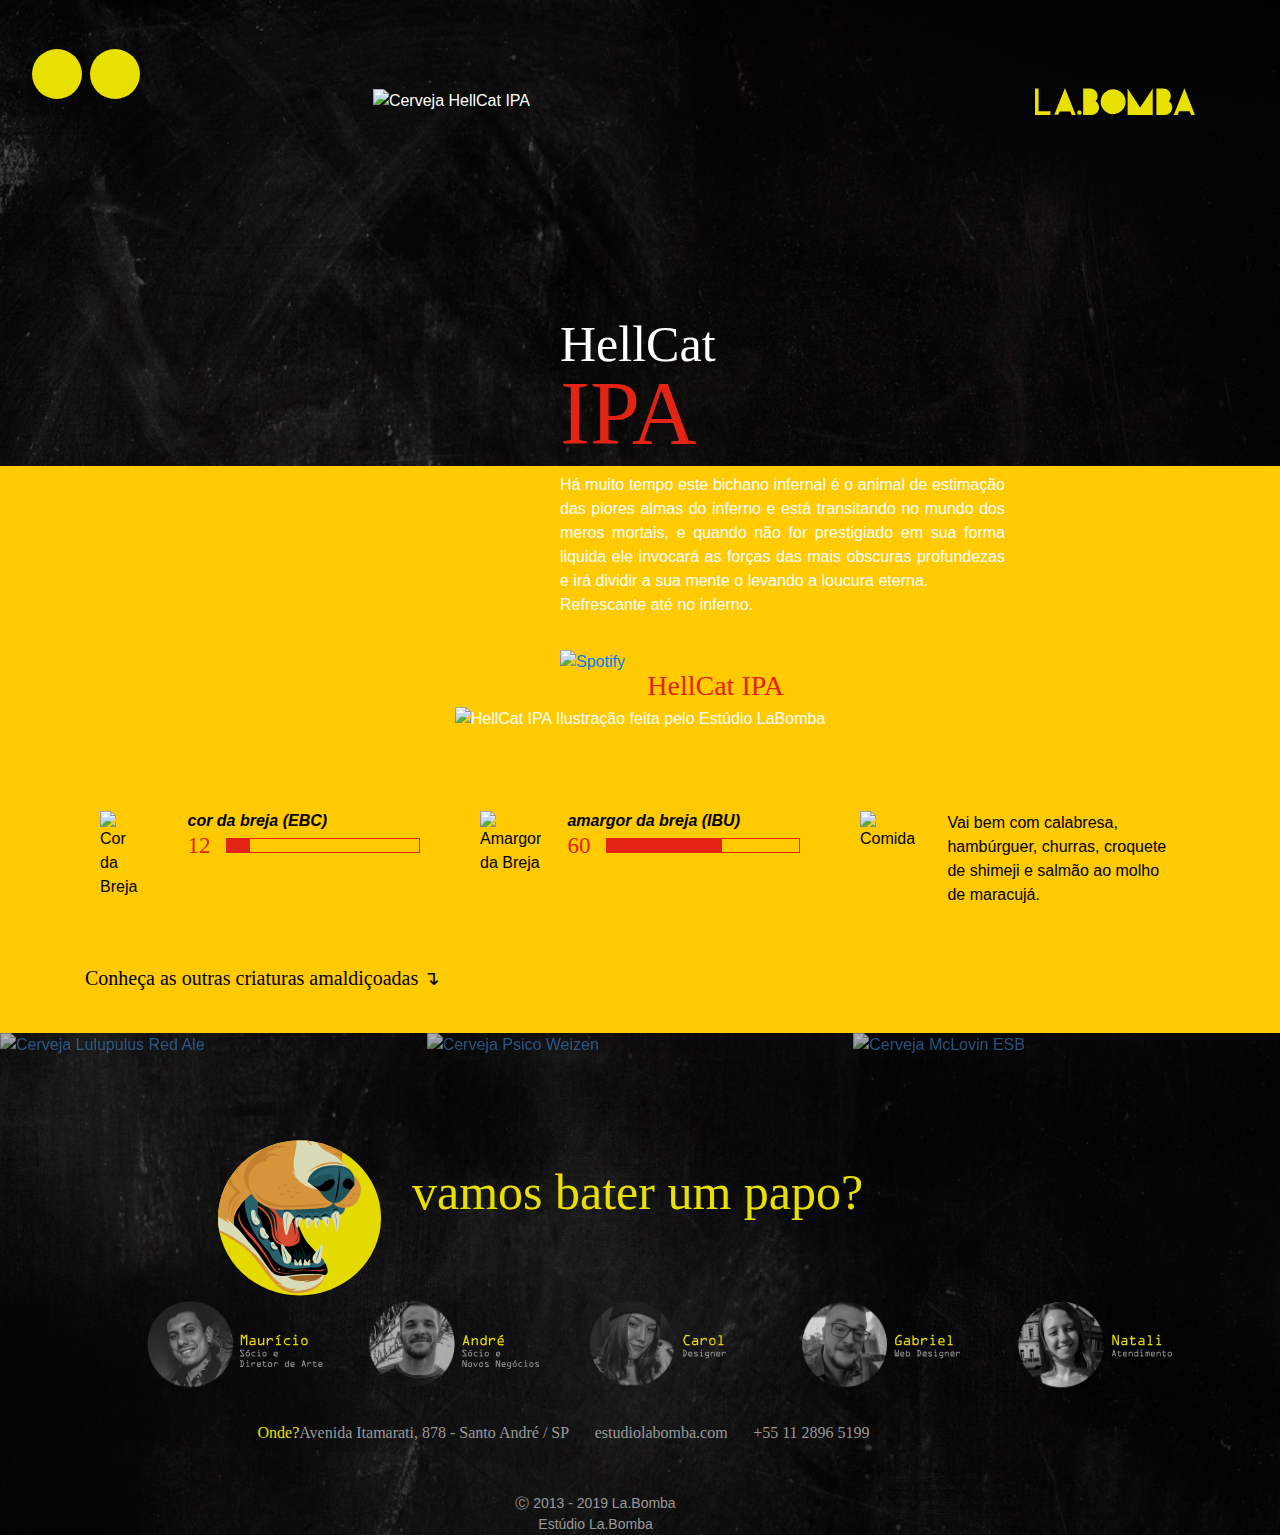
